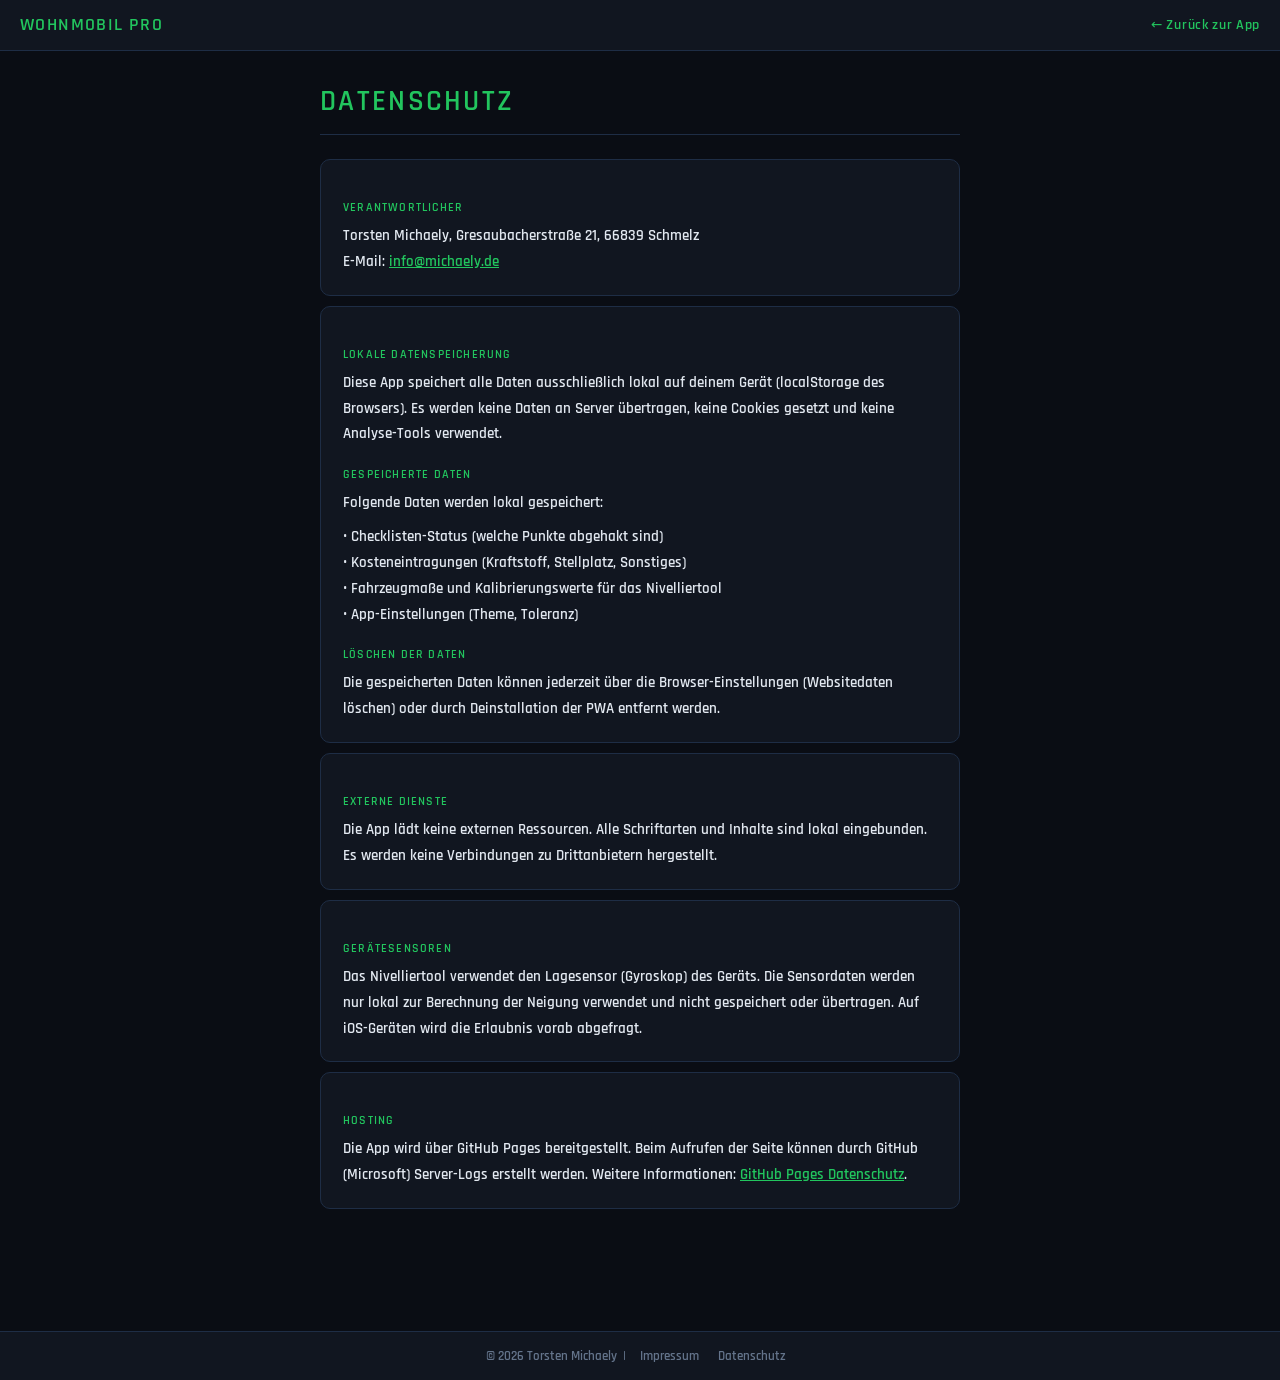
==== datenschutz.html @ 6bd20589 "feat: Hell/Dunkel-Toggle, Logo, Impressum, Datenschutz, Mehr-Tab überarbeitet" ====
<!DOCTYPE html>
<html lang="de">
<head>
<meta charset="UTF-8">
<meta name="viewport" content="width=device-width, initial-scale=1.0">
<title>Datenschutz – Wohnmobil Pro</title>
<style>
  @font-face { font-family:'Rajdhani'; font-weight:400 700; font-display:swap; src:url('fonts/rajdhani-600.woff2') format('woff2'); }
  :root { --bg:#0a0d14;--panel:#111620;--border:#1e2d45;--accent:#22c55e;--text:#e2e8f0;--muted:#64748b; }
  * { box-sizing:border-box; margin:0; padding:0; }
  body { background:var(--bg); color:var(--text); font-family:'Rajdhani',system-ui,sans-serif; min-height:100vh; }
  header { background:var(--panel); border-bottom:1px solid var(--border); padding:14px 20px; display:flex; align-items:center; justify-content:space-between; }
  .logo { font-size:1.1rem; font-weight:700; color:var(--accent); letter-spacing:0.08em; }
  header a { color:var(--accent); text-decoration:none; font-size:0.85rem; letter-spacing:0.05em; }
  main { max-width:680px; margin:32px auto; padding:0 20px 64px; }
  h1 { font-size:1.8rem; font-weight:700; color:var(--accent); letter-spacing:0.08em; text-transform:uppercase; margin-bottom:24px; border-bottom:1px solid var(--border); padding-bottom:14px; }
  h2 { font-size:0.75rem; font-weight:700; color:var(--accent); letter-spacing:0.1em; text-transform:uppercase; margin:20px 0 8px; }
  p { font-size:0.95rem; line-height:1.7; color:var(--text); }
  a { color:var(--accent); }
  .card { background:var(--panel); border:1px solid var(--border); border-radius:10px; padding:20px 22px; margin-bottom:10px; }
  footer { margin-top:48px; border-top:1px solid var(--border); background:var(--panel); padding:16px 20px; text-align:center; font-size:0.8rem; color:var(--muted); }
  footer a { color:var(--muted); text-decoration:none; margin:0 8px; }
  footer a:hover { color:var(--accent); }
</style>
</head>
<body>
<header>
  <span class="logo">WOHNMOBIL PRO</span>
  <a href="index.html">&larr; Zurück zur App</a>
</header>
<main>
  <h1>Datenschutz</h1>
  <div class="card">
    <h2>Verantwortlicher</h2>
    <p>Torsten Michaely, Gresaubacherstraße 21, 66839 Schmelz<br>
    E-Mail: <a href="mailto:info@michaely.de">info@michaely.de</a></p>
  </div>
  <div class="card">
    <h2>Lokale Datenspeicherung</h2>
    <p>Diese App speichert alle Daten ausschließlich lokal auf deinem Gerät (localStorage des Browsers). Es werden keine Daten an Server übertragen, keine Cookies gesetzt und keine Analyse-Tools verwendet.</p>
    <h2>Gespeicherte Daten</h2>
    <p>Folgende Daten werden lokal gespeichert:</p>
    <p style="margin-top:8px">
      • Checklisten-Status (welche Punkte abgehakt sind)<br>
      • Kosteneintragungen (Kraftstoff, Stellplatz, Sonstiges)<br>
      • Fahrzeugmaße und Kalibrierungswerte für das Nivelliertool<br>
      • App-Einstellungen (Theme, Toleranz)
    </p>
    <h2>Löschen der Daten</h2>
    <p>Die gespeicherten Daten können jederzeit über die Browser-Einstellungen (Websitedaten löschen) oder durch Deinstallation der PWA entfernt werden.</p>
  </div>
  <div class="card">
    <h2>Externe Dienste</h2>
    <p>Die App lädt keine externen Ressourcen. Alle Schriftarten und Inhalte sind lokal eingebunden. Es werden keine Verbindungen zu Drittanbietern hergestellt.</p>
  </div>
  <div class="card">
    <h2>Gerätesensoren</h2>
    <p>Das Nivelliertool verwendet den Lagesensor (Gyroskop) des Geräts. Die Sensordaten werden nur lokal zur Berechnung der Neigung verwendet und nicht gespeichert oder übertragen. Auf iOS-Geräten wird die Erlaubnis vorab abgefragt.</p>
  </div>
  <div class="card">
    <h2>Hosting</h2>
    <p>Die App wird über GitHub Pages bereitgestellt. Beim Aufrufen der Seite können durch GitHub (Microsoft) Server-Logs erstellt werden. Weitere Informationen: <a href="https://docs.github.com/en/pages/getting-started-with-github-pages/about-github-pages#data-collection" target="_blank" rel="noopener">GitHub Pages Datenschutz</a>.</p>
  </div>
</main>
<footer>
  &copy; <script>document.write(new Date().getFullYear())</script> Torsten Michaely &nbsp;|&nbsp;
  <a href="impressum.html">Impressum</a>
  <a href="datenschutz.html">Datenschutz</a>
</footer>
</body>
</html>
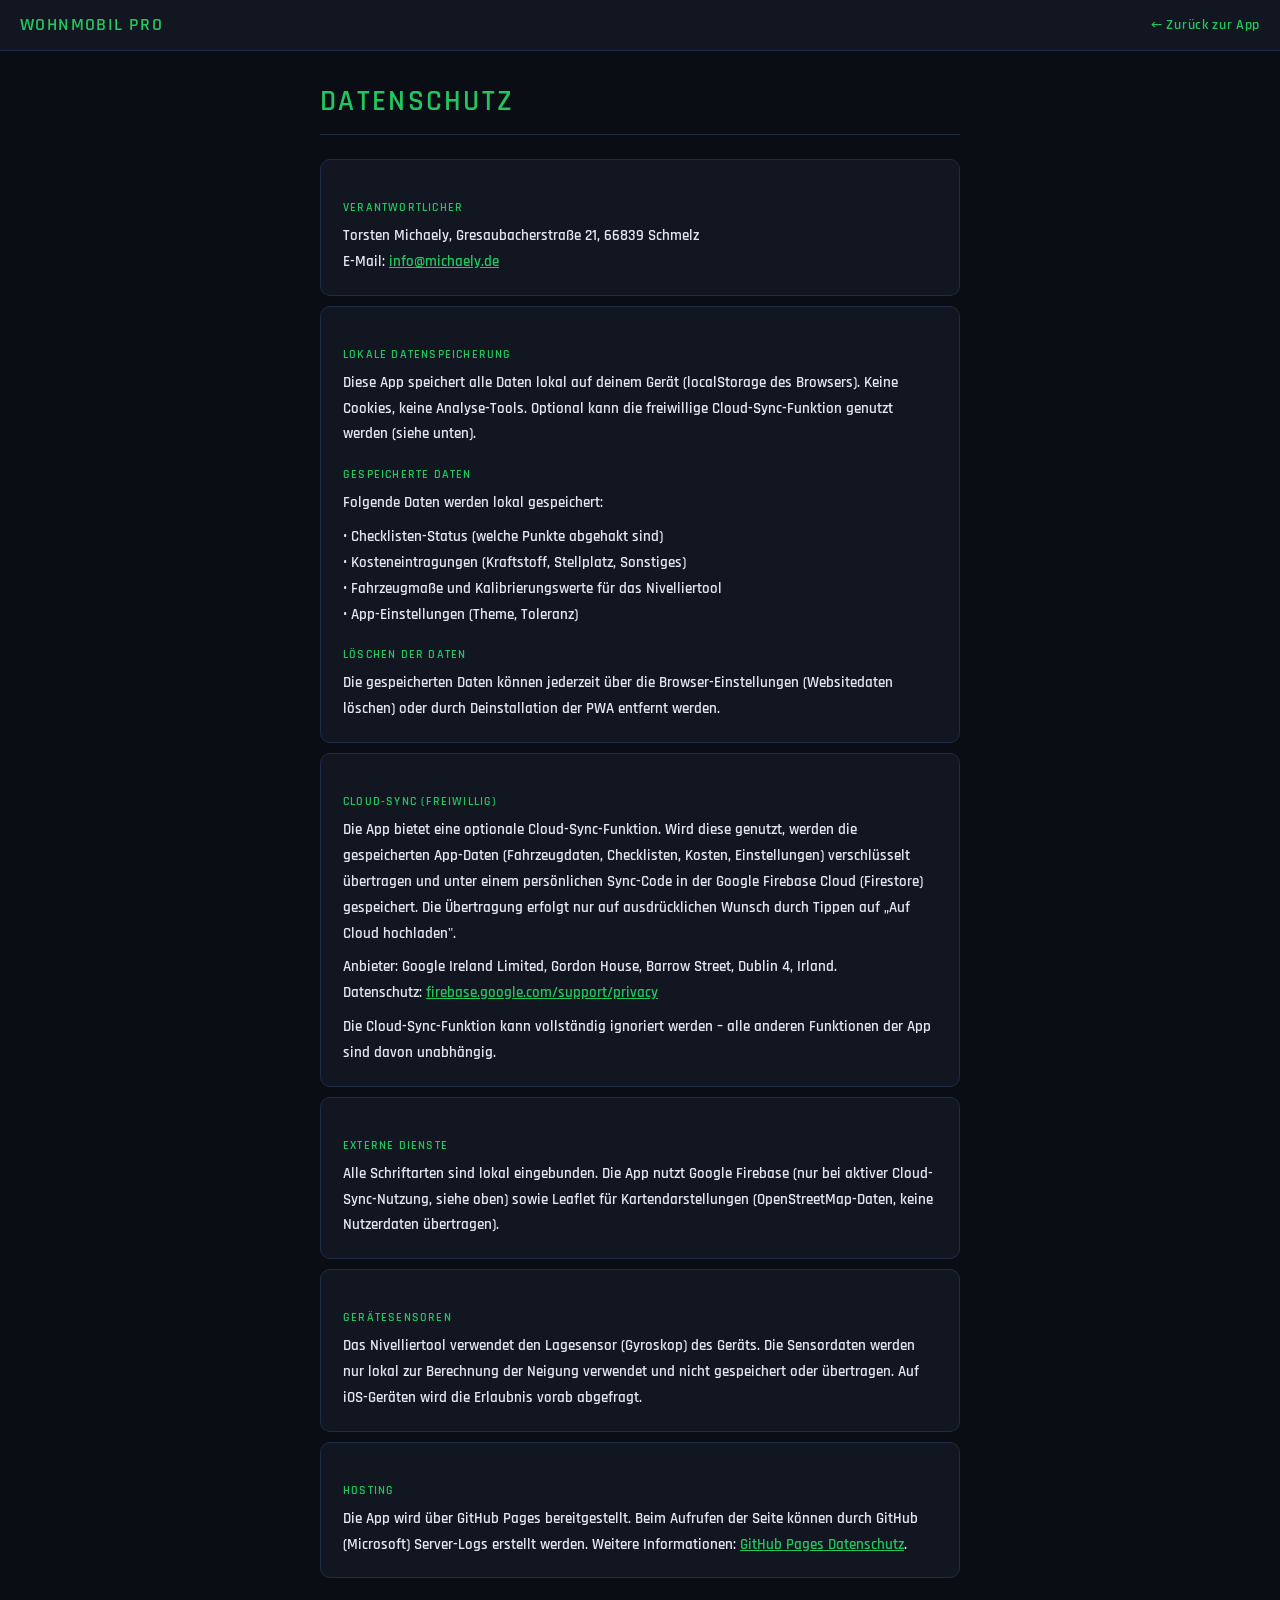
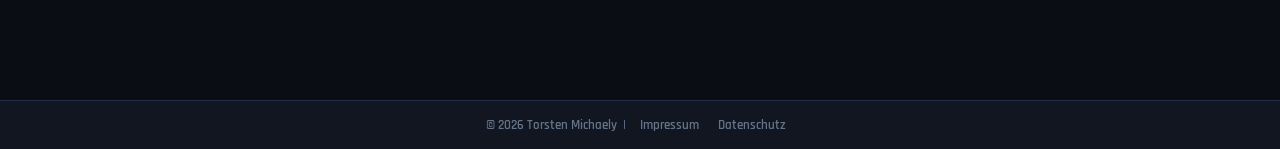
==== commit 06bf1eda: "docs: Datenschutz um Firebase Cloud-Sync Hinweis ergänzt Co-Authored-By: Claude Sonnet 4.6 <noreply@" ====
--- a/datenschutz.html
+++ b/datenschutz.html
@@ -37,7 +37,7 @@
   </div>
   <div class="card">
     <h2>Lokale Datenspeicherung</h2>
-    <p>Diese App speichert alle Daten ausschließlich lokal auf deinem Gerät (localStorage des Browsers). Es werden keine Daten an Server übertragen, keine Cookies gesetzt und keine Analyse-Tools verwendet.</p>
+    <p>Diese App speichert alle Daten lokal auf deinem Gerät (localStorage des Browsers). Keine Cookies, keine Analyse-Tools. Optional kann die freiwillige Cloud-Sync-Funktion genutzt werden (siehe unten).</p>
     <h2>Gespeicherte Daten</h2>
     <p>Folgende Daten werden lokal gespeichert:</p>
     <p style="margin-top:8px">
@@ -50,8 +50,15 @@
     <p>Die gespeicherten Daten können jederzeit über die Browser-Einstellungen (Websitedaten löschen) oder durch Deinstallation der PWA entfernt werden.</p>
   </div>
   <div class="card">
+    <h2>Cloud-Sync (freiwillig)</h2>
+    <p>Die App bietet eine optionale Cloud-Sync-Funktion. Wird diese genutzt, werden die gespeicherten App-Daten (Fahrzeugdaten, Checklisten, Kosten, Einstellungen) verschlüsselt übertragen und unter einem persönlichen Sync-Code in der Google Firebase Cloud (Firestore) gespeichert. Die Übertragung erfolgt nur auf ausdrücklichen Wunsch durch Tippen auf „Auf Cloud hochladen".</p>
+    <p style="margin-top:8px">Anbieter: Google Ireland Limited, Gordon House, Barrow Street, Dublin 4, Irland.<br>
+    Datenschutz: <a href="https://firebase.google.com/support/privacy" target="_blank" rel="noopener">firebase.google.com/support/privacy</a></p>
+    <p style="margin-top:8px">Die Cloud-Sync-Funktion kann vollständig ignoriert werden – alle anderen Funktionen der App sind davon unabhängig.</p>
+  </div>
+  <div class="card">
     <h2>Externe Dienste</h2>
-    <p>Die App lädt keine externen Ressourcen. Alle Schriftarten und Inhalte sind lokal eingebunden. Es werden keine Verbindungen zu Drittanbietern hergestellt.</p>
+    <p>Alle Schriftarten sind lokal eingebunden. Die App nutzt Google Firebase (nur bei aktiver Cloud-Sync-Nutzung, siehe oben) sowie Leaflet für Kartendarstellungen (OpenStreetMap-Daten, keine Nutzerdaten übertragen).</p>
   </div>
   <div class="card">
     <h2>Gerätesensoren</h2>
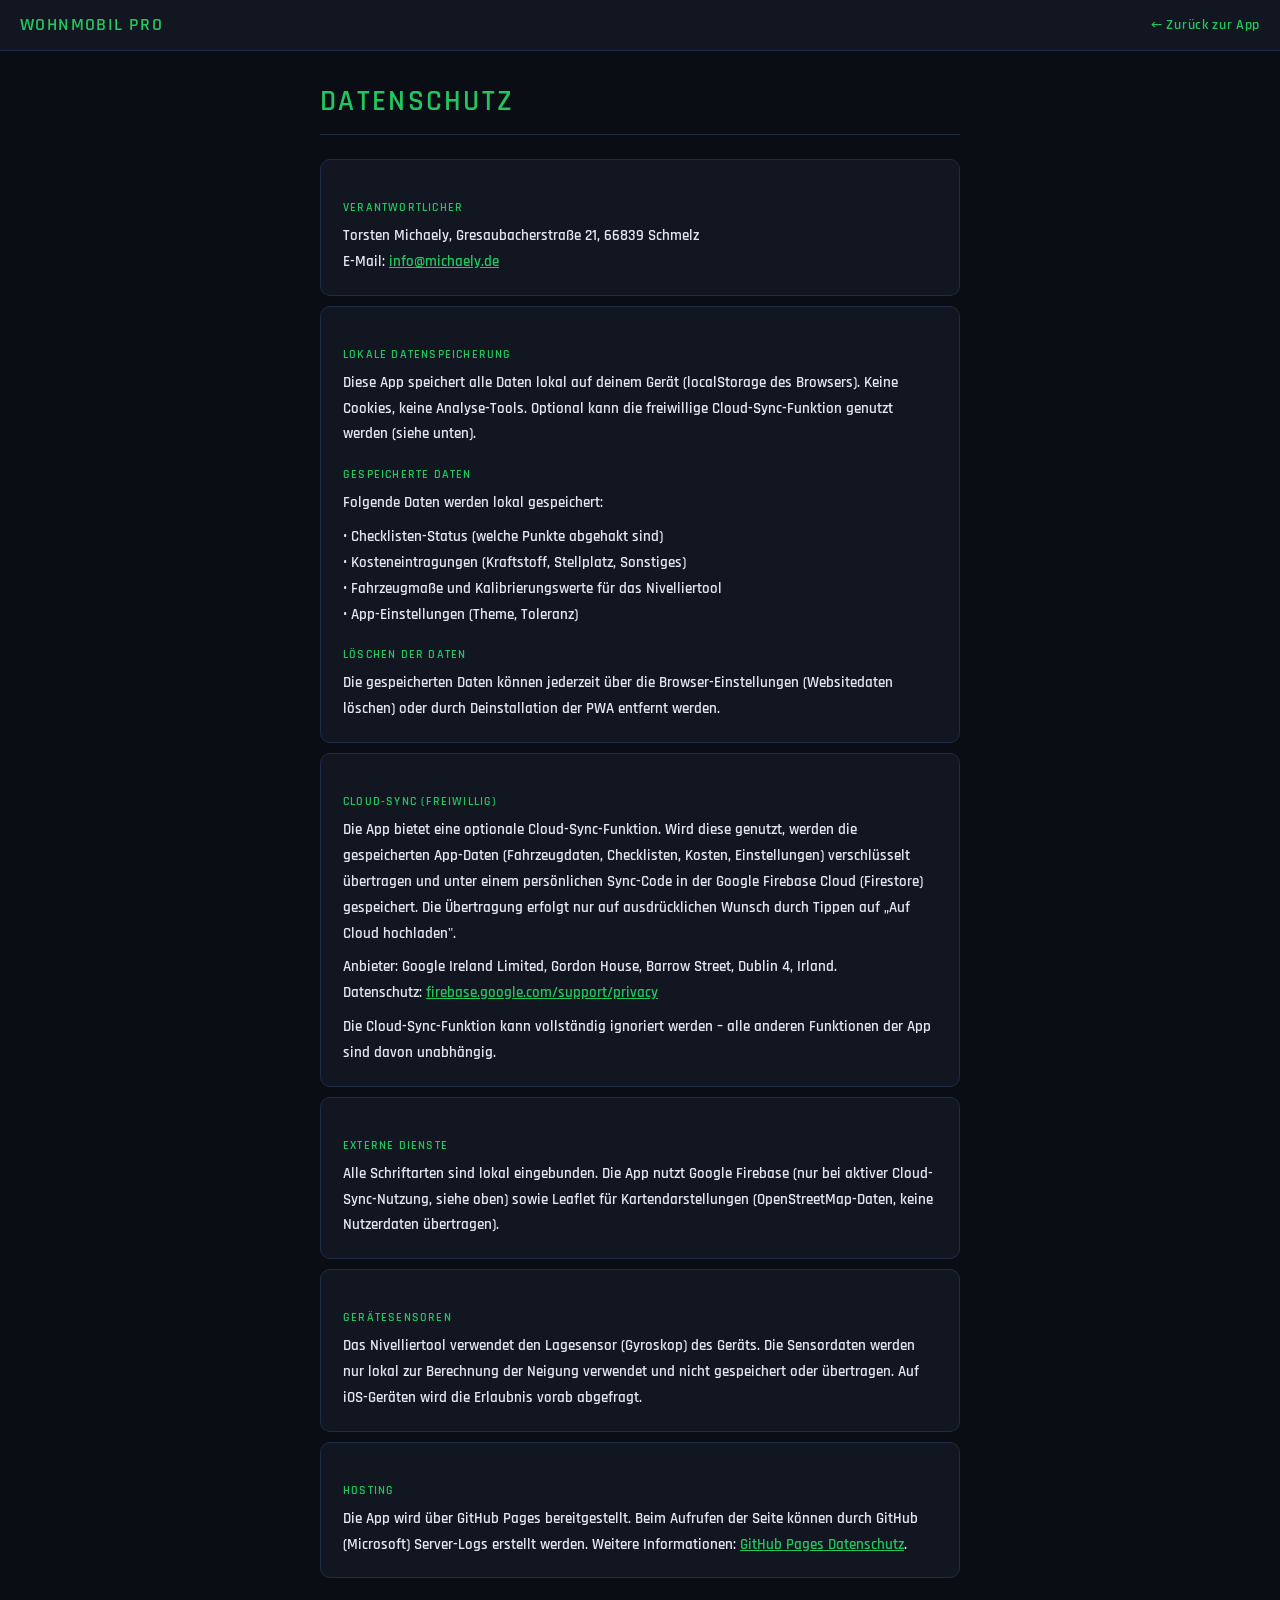
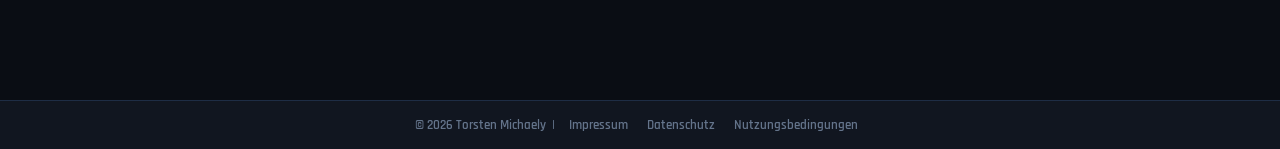
==== commit 6bdd8e07: "feat: Nutzungsbedingungen hinzugefügt (v1.1.70) - nutzungsbedingungen.html erstellt - Link in Einste" ====
--- a/datenschutz.html
+++ b/datenschutz.html
@@ -73,6 +73,7 @@
   &copy; <script>document.write(new Date().getFullYear())</script> Torsten Michaely &nbsp;|&nbsp;
   <a href="impressum.html">Impressum</a>
   <a href="datenschutz.html">Datenschutz</a>
+  <a href="nutzungsbedingungen.html">Nutzungsbedingungen</a>
 </footer>
 </body>
 </html>
